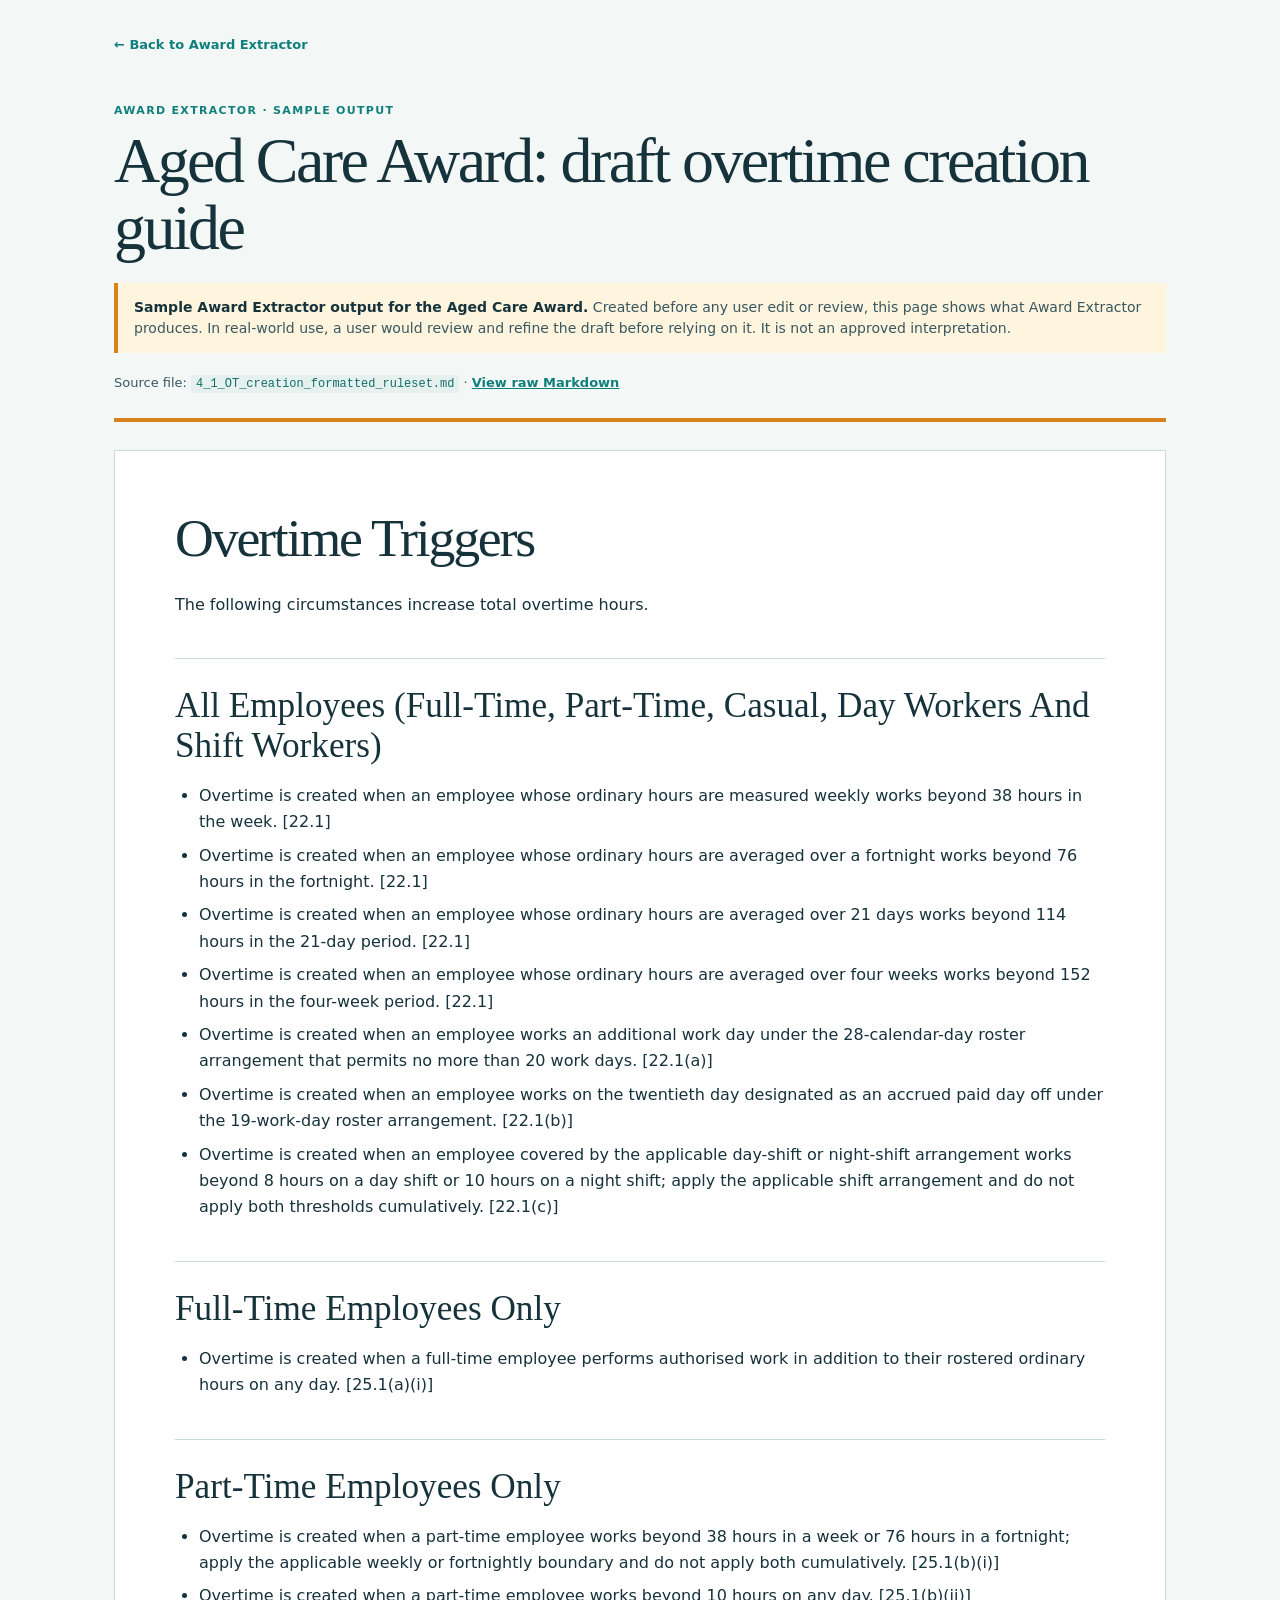
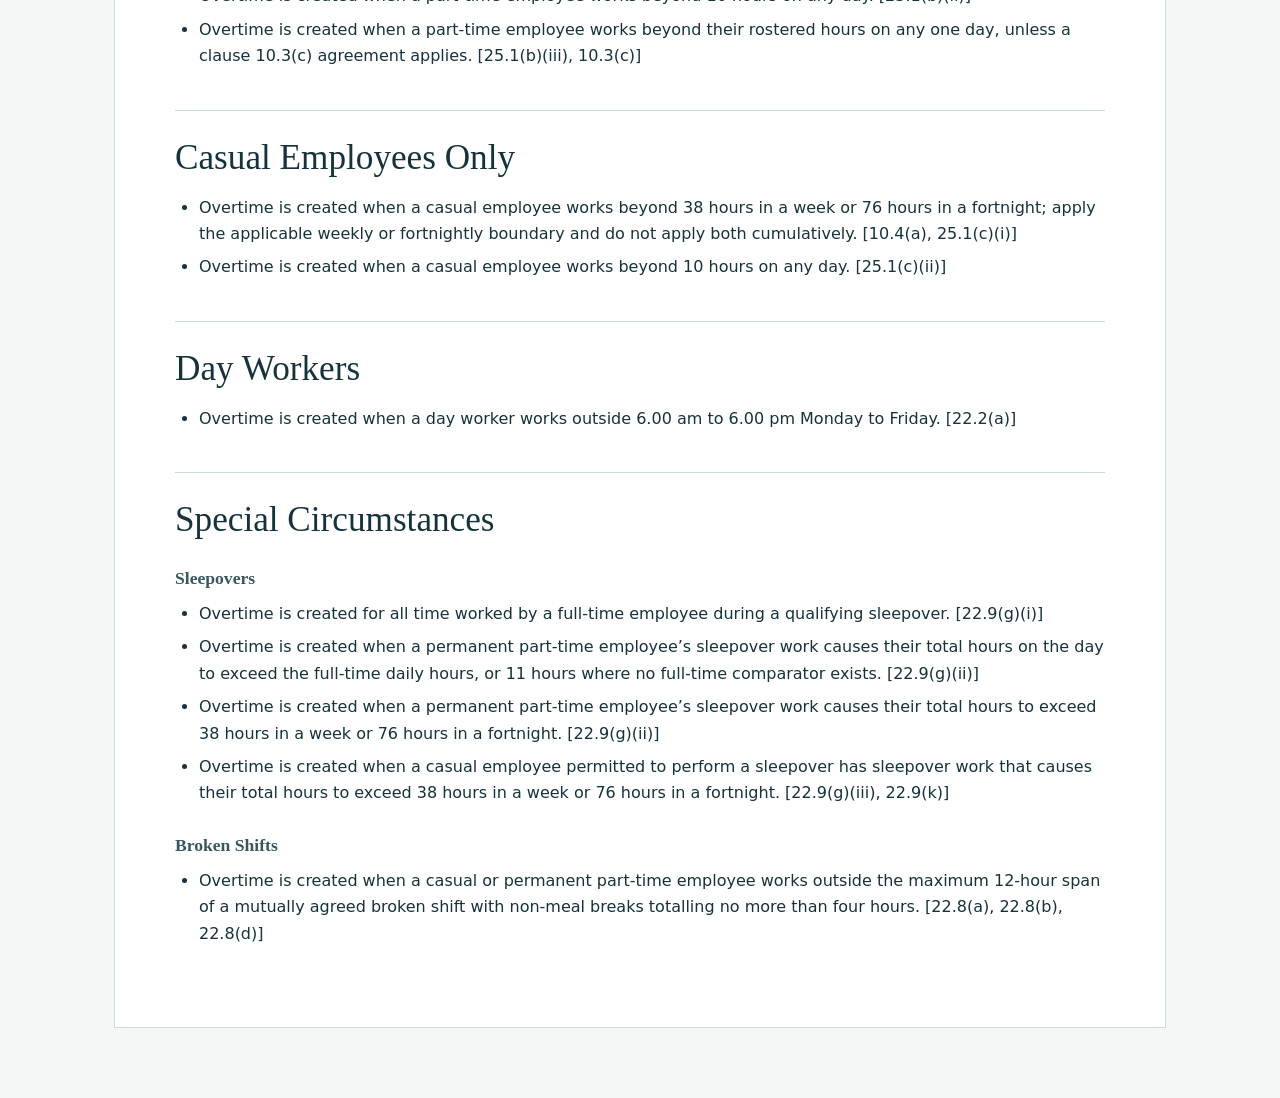
==== frontend/sample-outputs/aged-care/overtime-creation-guide.html @ f3207335 "tweaked front end" ====
<!doctype html>
<html lang="en">
<head>
  <meta charset="utf-8">
  <meta name="viewport" content="width=device-width, initial-scale=1">
  <meta name="description" content="Full Aged Care Award draft Interpretation Matrix output for overtime creation.">
  <title>Aged Care Award: draft overtime creation guide | Award Extractor sample output</title>
  <style>
    :root { --ink: #16323b; --ink-soft: #385761; --teal: #107f7b; --line: #cbdadb; --wash: #f3f8f7; --warning: #d9811d; }
    * { box-sizing: border-box; }
    body { background: var(--wash); color: var(--ink); font-family: Inter, ui-sans-serif, system-ui, -apple-system, BlinkMacSystemFont, "Segoe UI", sans-serif; margin: 0; }
    .shell { margin: 0 auto; max-width: 1100px; padding: 34px 24px 70px; }
    .back { color: var(--teal); font-size: 13px; font-weight: 700; text-decoration: none; }
    .back:hover { text-decoration: underline; }
    header { border-bottom: 4px solid var(--warning); margin-top: 23px; padding: 28px 0 24px; }
    .eyebrow { color: var(--teal); font-size: 11px; font-weight: 800; letter-spacing: .12em; margin: 0 0 11px; text-transform: uppercase; }
    h1, h2, h3 { font-family: Georgia, "Times New Roman", serif; }
    h1 { font-size: clamp(2.25rem, 5vw, 4rem); font-weight: 400; letter-spacing: -.04em; line-height: 1.04; margin: 0; }
    .status { background: #fff4dd; border-left: 4px solid var(--warning); color: var(--ink-soft); font-size: 14px; line-height: 1.5; margin-top: 22px; padding: 14px 16px; }
    .status strong { color: var(--ink); }
    .file-meta { color: var(--ink-soft); font-size: 13px; line-height: 1.55; margin: 20px 0 0; }
    .file-meta code { background: #e6f1ef; color: #116d69; font-size: .92em; padding: 2px 5px; }
    .file-meta a { color: var(--teal); font-weight: 700; }
    article { background: #fff; border: 1px solid var(--line); margin-top: 28px; padding: clamp(25px, 5vw, 60px); }
    article > h1 { font-size: clamp(2rem, 4.2vw, 3.4rem); margin: 0 0 25px; }
    article h2 { border-top: 1px solid var(--line); font-size: clamp(1.6rem, 3vw, 2.2rem); font-weight: 400; margin: 40px 0 17px; padding-top: 27px; }
    article h3 { color: var(--ink-soft); font-size: 1.1rem; margin: 28px 0 12px; }
    article p, article li { font-size: 16px; line-height: 1.65; }
    article p { margin: 0 0 16px; }
    article ul { margin: 0 0 20px; padding-left: 24px; }
    article li { margin: 7px 0; }
    article li.indent-1 { margin-left: 24px; }
    article li.indent-2 { margin-left: 48px; }
    article code { background: #edf3f3; border-radius: 3px; color: #116d69; font-family: ui-monospace, SFMono-Regular, Menlo, monospace; font-size: .9em; padding: 2px 4px; }
    article pre { background: #eef3f4; border-left: 4px solid var(--teal); color: var(--ink); margin: 16px 0 28px; overflow-x: auto; padding: 20px; }
    article pre code { background: transparent; color: inherit; display: block; font-size: 14px; line-height: 1.55; padding: 0; white-space: pre; }
    @media (max-width: 600px) { .shell { padding: 22px 16px 48px; } article { padding: 22px; } article p, article li { font-size: 15px; } }
  </style>
</head>
<body>
  <main class="shell">
    <a class="back" href="../../index.html#top">← Back to Award Extractor</a>
    <header>
      <p class="eyebrow">Award Extractor · sample output</p>
      <h1>Aged Care Award: draft overtime creation guide</h1>
      <div class="status"><strong>Sample Award Extractor output for the Aged Care Award.</strong> Created before any user edit or review, this page shows what Award Extractor produces. In real-world use, a user would review and refine the draft before relying on it. It is not an approved interpretation.</div>
      <p class="file-meta">Source file: <code>4_1_OT_creation_formatted_ruleset.md</code> · <a href="4_1_OT_creation_formatted_ruleset.md">View raw Markdown</a></p>
    </header>
    <article>
<h1>Overtime Triggers</h1>
<p>The following circumstances increase total overtime hours.</p>
<h2>All Employees (Full-Time, Part-Time, Casual, Day Workers And Shift Workers)</h2>
<ul>
<li class="indent-0">Overtime is created when an employee whose ordinary hours are measured weekly works beyond 38 hours in the week. [22.1]</li>
<li class="indent-0">Overtime is created when an employee whose ordinary hours are averaged over a fortnight works beyond 76 hours in the fortnight. [22.1]</li>
<li class="indent-0">Overtime is created when an employee whose ordinary hours are averaged over 21 days works beyond 114 hours in the 21-day period. [22.1]</li>
<li class="indent-0">Overtime is created when an employee whose ordinary hours are averaged over four weeks works beyond 152 hours in the four-week period. [22.1]</li>
<li class="indent-0">Overtime is created when an employee works an additional work day under the 28-calendar-day roster arrangement that permits no more than 20 work days. [22.1(a)]</li>
<li class="indent-0">Overtime is created when an employee works on the twentieth day designated as an accrued paid day off under the 19-work-day roster arrangement. [22.1(b)]</li>
<li class="indent-0">Overtime is created when an employee covered by the applicable day-shift or night-shift arrangement works beyond 8 hours on a day shift or 10 hours on a night shift; apply the applicable shift arrangement and do not apply both thresholds cumulatively. [22.1(c)]</li>
</ul>
<h2>Full-Time Employees Only</h2>
<ul>
<li class="indent-0">Overtime is created when a full-time employee performs authorised work in addition to their rostered ordinary hours on any day. [25.1(a)(i)]</li>
</ul>
<h2>Part-Time Employees Only</h2>
<ul>
<li class="indent-0">Overtime is created when a part-time employee works beyond 38 hours in a week or 76 hours in a fortnight; apply the applicable weekly or fortnightly boundary and do not apply both cumulatively. [25.1(b)(i)]</li>
<li class="indent-0">Overtime is created when a part-time employee works beyond 10 hours on any day. [25.1(b)(ii)]</li>
<li class="indent-0">Overtime is created when a part-time employee works beyond their rostered hours on any one day, unless a clause 10.3(c) agreement applies. [25.1(b)(iii), 10.3(c)]</li>
</ul>
<h2>Casual Employees Only</h2>
<ul>
<li class="indent-0">Overtime is created when a casual employee works beyond 38 hours in a week or 76 hours in a fortnight; apply the applicable weekly or fortnightly boundary and do not apply both cumulatively. [10.4(a), 25.1(c)(i)]</li>
<li class="indent-0">Overtime is created when a casual employee works beyond 10 hours on any day. [25.1(c)(ii)]</li>
</ul>
<h2>Day Workers</h2>
<ul>
<li class="indent-0">Overtime is created when a day worker works outside 6.00 am to 6.00 pm Monday to Friday. [22.2(a)]</li>
</ul>
<h2>Special Circumstances</h2>
<h3>Sleepovers</h3>
<ul>
<li class="indent-0">Overtime is created for all time worked by a full-time employee during a qualifying sleepover. [22.9(g)(i)]</li>
<li class="indent-0">Overtime is created when a permanent part-time employee’s sleepover work causes their total hours on the day to exceed the full-time daily hours, or 11 hours where no full-time comparator exists. [22.9(g)(ii)]</li>
<li class="indent-0">Overtime is created when a permanent part-time employee’s sleepover work causes their total hours to exceed 38 hours in a week or 76 hours in a fortnight. [22.9(g)(ii)]</li>
<li class="indent-0">Overtime is created when a casual employee permitted to perform a sleepover has sleepover work that causes their total hours to exceed 38 hours in a week or 76 hours in a fortnight. [22.9(g)(iii), 22.9(k)]</li>
</ul>
<h3>Broken Shifts</h3>
<ul>
<li class="indent-0">Overtime is created when a casual or permanent part-time employee works outside the maximum 12-hour span of a mutually agreed broken shift with non-meal breaks totalling no more than four hours. [22.8(a), 22.8(b), 22.8(d)]</li>
</ul>
    </article>
  </main>
</body>
</html>
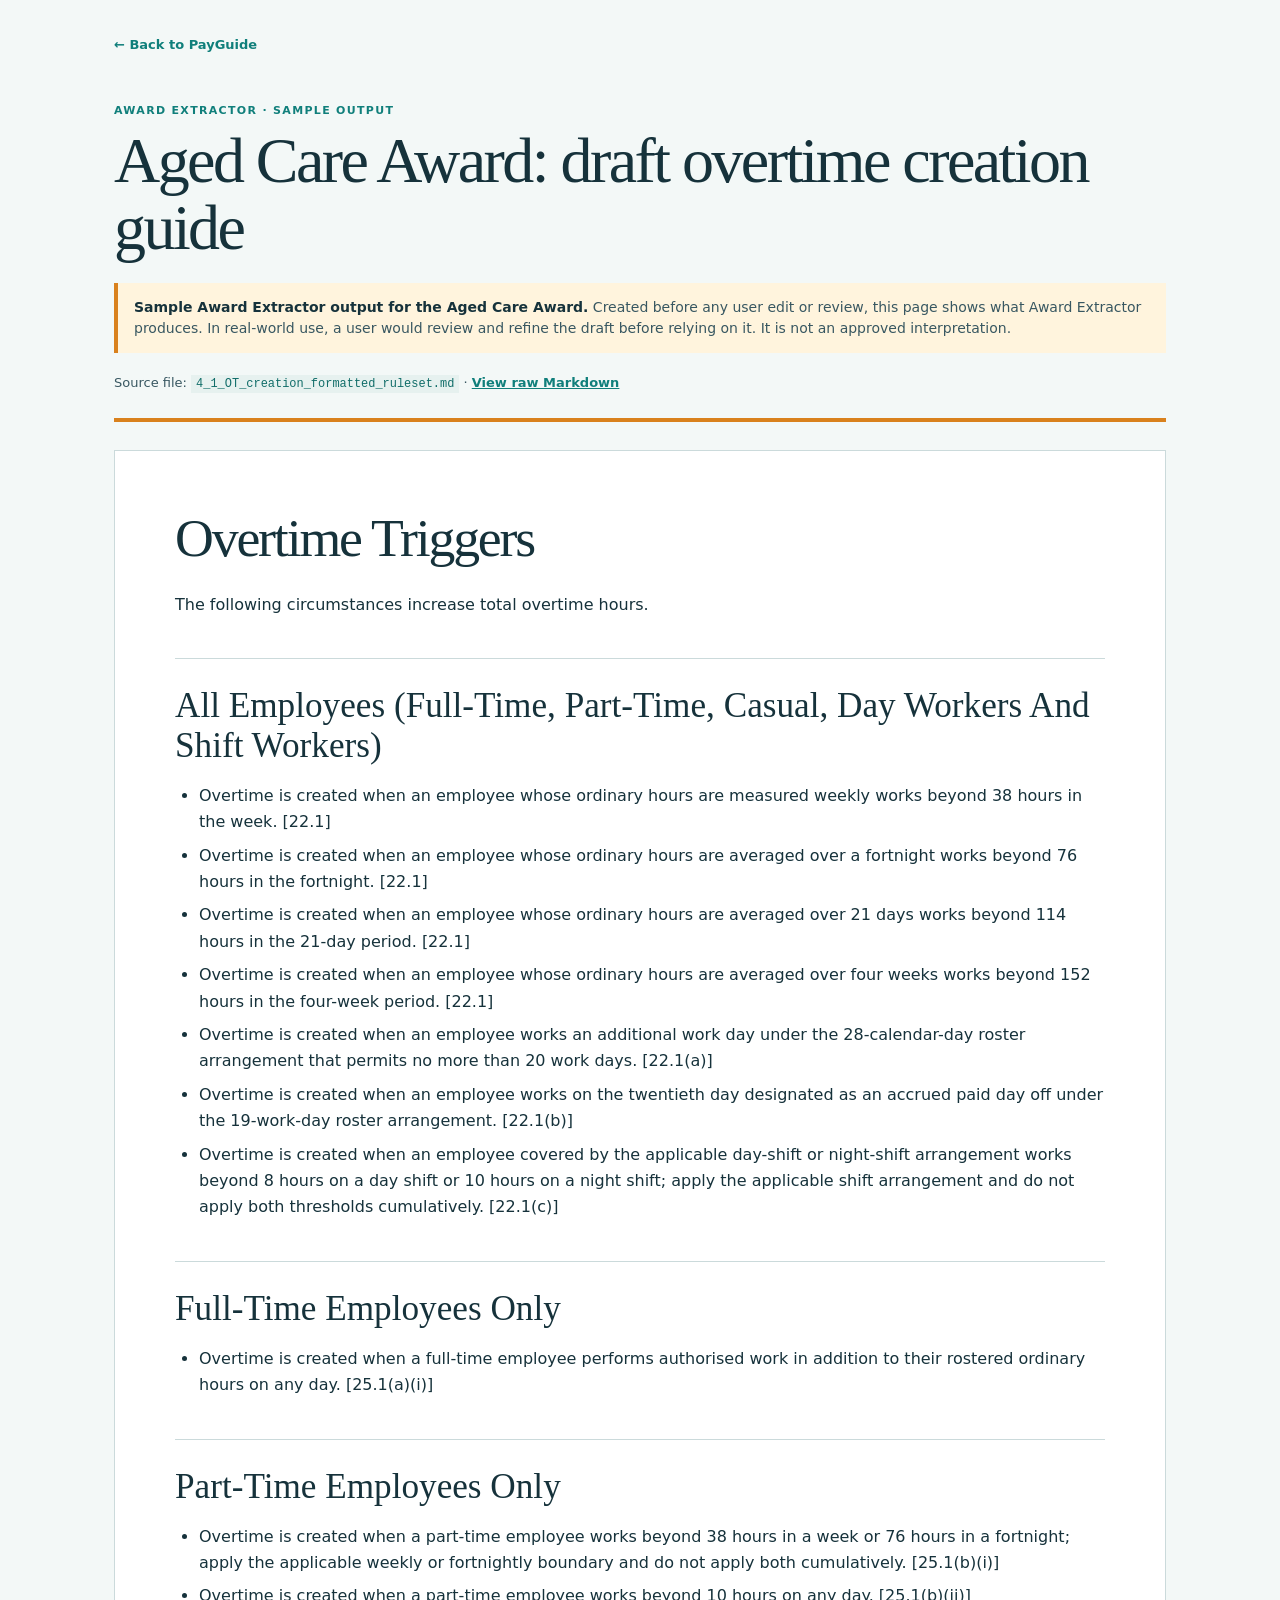
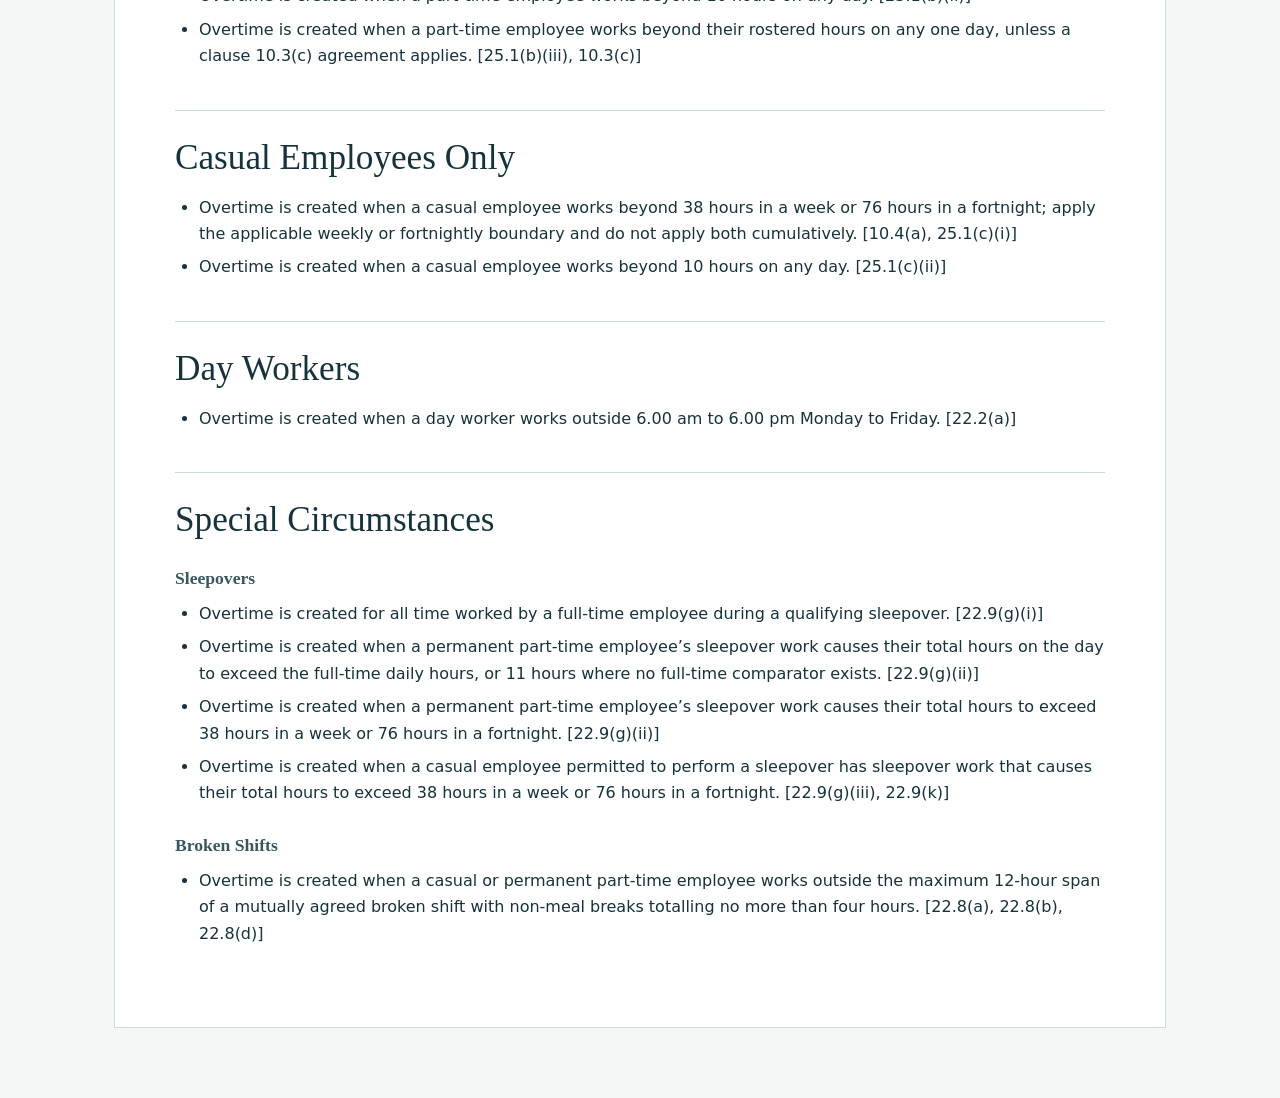
==== commit 572b7849: "tweaked front end" ====
--- a/frontend/sample-outputs/aged-care/overtime-creation-guide.html
+++ b/frontend/sample-outputs/aged-care/overtime-creation-guide.html
@@ -39,7 +39,7 @@
 </head>
 <body>
   <main class="shell">
-    <a class="back" href="../../index.html#top">← Back to Award Extractor</a>
+    <a class="back" href="https://payguide.au/">← Back to PayGuide</a>
     <header>
       <p class="eyebrow">Award Extractor · sample output</p>
       <h1>Aged Care Award: draft overtime creation guide</h1>
